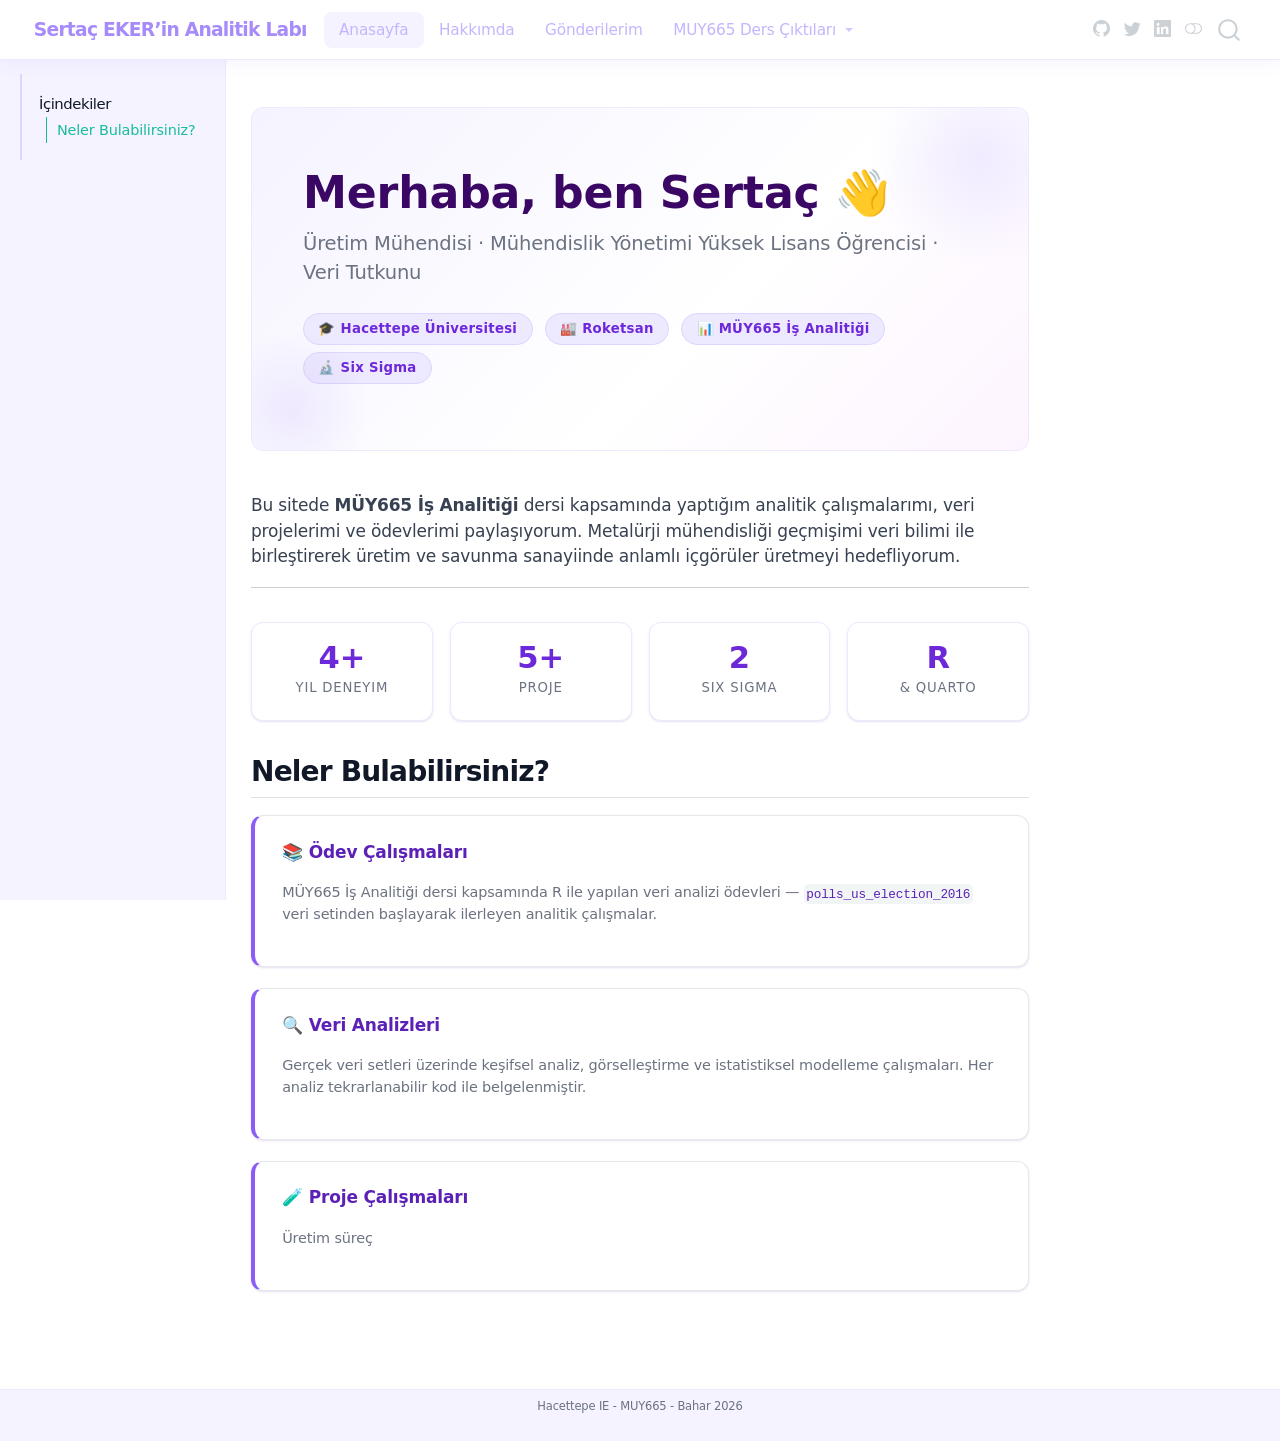
==== docs/index.html @ 3d368d27 "docs guncellendi" ====
<!DOCTYPE html>
<html xmlns="http://www.w3.org/1999/xhtml" lang="en" xml:lang="en"><head>

<meta charset="utf-8">
<meta name="generator" content="quarto-1.8.25">

<meta name="viewport" content="width=device-width, initial-scale=1.0, user-scalable=yes">


<title>quarto-inputf8dac7696c53cafd – Sertaç EKER'in Analitik Labı</title>
<style>
code{white-space: pre-wrap;}
span.smallcaps{font-variant: small-caps;}
div.columns{display: flex; gap: min(4vw, 1.5em);}
div.column{flex: auto; overflow-x: auto;}
div.hanging-indent{margin-left: 1.5em; text-indent: -1.5em;}
ul.task-list{list-style: none;}
ul.task-list li input[type="checkbox"] {
  width: 0.8em;
  margin: 0 0.8em 0.2em -1em; /* quarto-specific, see https://github.com/quarto-dev/quarto-cli/issues/4556 */ 
  vertical-align: middle;
}
</style>


<script src="site_libs/quarto-nav/quarto-nav.js"></script>
<script src="site_libs/quarto-nav/headroom.min.js"></script>
<script src="site_libs/clipboard/clipboard.min.js"></script>
<script src="site_libs/quarto-search/autocomplete.umd.js"></script>
<script src="site_libs/quarto-search/fuse.min.js"></script>
<script src="site_libs/quarto-search/quarto-search.js"></script>
<meta name="quarto:offset" content="./">
<script src="site_libs/quarto-html/quarto.js" type="module"></script>
<script src="site_libs/quarto-html/tabsets/tabsets.js" type="module"></script>
<script src="site_libs/quarto-html/axe/axe-check.js" type="module"></script>
<script src="site_libs/quarto-html/popper.min.js"></script>
<script src="site_libs/quarto-html/tippy.umd.min.js"></script>
<script src="site_libs/quarto-html/anchor.min.js"></script>
<link href="site_libs/quarto-html/tippy.css" rel="stylesheet">
<link href="site_libs/quarto-html/quarto-syntax-highlighting-bb1cd4028f63a369ab283e072cb7d572.css" rel="stylesheet" class="quarto-color-scheme" id="quarto-text-highlighting-styles">
<link href="site_libs/quarto-html/quarto-syntax-highlighting-dark-54c8f25464f32f8783bd446cee98020d.css" rel="stylesheet" class="quarto-color-scheme quarto-color-alternate" id="quarto-text-highlighting-styles">
<link href="site_libs/quarto-html/quarto-syntax-highlighting-bb1cd4028f63a369ab283e072cb7d572.css" rel="stylesheet" class="quarto-color-scheme-extra" id="quarto-text-highlighting-styles">
<script src="site_libs/bootstrap/bootstrap.min.js"></script>
<link href="site_libs/bootstrap/bootstrap-icons.css" rel="stylesheet">
<link href="site_libs/bootstrap/bootstrap-ce8c01c4a439c73d8f1d0ce49154164b.min.css" rel="stylesheet" append-hash="true" class="quarto-color-scheme" id="quarto-bootstrap" data-mode="light">
<link href="site_libs/bootstrap/bootstrap-dark-360bab8434b46be693e965bde7988891.min.css" rel="stylesheet" append-hash="true" class="quarto-color-scheme quarto-color-alternate" id="quarto-bootstrap" data-mode="dark">
<link href="site_libs/bootstrap/bootstrap-ce8c01c4a439c73d8f1d0ce49154164b.min.css" rel="stylesheet" append-hash="true" class="quarto-color-scheme-extra" id="quarto-bootstrap" data-mode="light">
<script id="quarto-search-options" type="application/json">{
  "location": "navbar",
  "copy-button": false,
  "collapse-after": 3,
  "panel-placement": "end",
  "type": "overlay",
  "limit": 50,
  "keyboard-shortcut": [
    "f",
    "/",
    "s"
  ],
  "show-item-context": false,
  "language": {
    "search-no-results-text": "No results",
    "search-matching-documents-text": "matching documents",
    "search-copy-link-title": "Copy link to search",
    "search-hide-matches-text": "Hide additional matches",
    "search-more-match-text": "more match in this document",
    "search-more-matches-text": "more matches in this document",
    "search-clear-button-title": "Clear",
    "search-text-placeholder": "",
    "search-detached-cancel-button-title": "Cancel",
    "search-submit-button-title": "Submit",
    "search-label": "Search"
  }
}</script>
<style>html{ scroll-behavior: smooth; }</style>


<link rel="stylesheet" href="styles.css">
</head>

<body class="docked nav-fixed quarto-light"><script id="quarto-html-before-body" type="application/javascript">
    const toggleBodyColorMode = (bsSheetEl) => {
      const mode = bsSheetEl.getAttribute("data-mode");
      const bodyEl = window.document.querySelector("body");
      if (mode === "dark") {
        bodyEl.classList.add("quarto-dark");
        bodyEl.classList.remove("quarto-light");
      } else {
        bodyEl.classList.add("quarto-light");
        bodyEl.classList.remove("quarto-dark");
      }
    }
    const toggleBodyColorPrimary = () => {
      const bsSheetEl = window.document.querySelector("link#quarto-bootstrap:not([rel=disabled-stylesheet])");
      if (bsSheetEl) {
        toggleBodyColorMode(bsSheetEl);
      }
    }
    const setColorSchemeToggle = (alternate) => {
      const toggles = window.document.querySelectorAll('.quarto-color-scheme-toggle');
      for (let i=0; i < toggles.length; i++) {
        const toggle = toggles[i];
        if (toggle) {
          if (alternate) {
            toggle.classList.add("alternate");
          } else {
            toggle.classList.remove("alternate");
          }
        }
      }
    };
    const toggleColorMode = (alternate) => {
      // Switch the stylesheets
      const primaryStylesheets = window.document.querySelectorAll('link.quarto-color-scheme:not(.quarto-color-alternate)');
      const alternateStylesheets = window.document.querySelectorAll('link.quarto-color-scheme.quarto-color-alternate');
      manageTransitions('#quarto-margin-sidebar .nav-link', false);
      if (alternate) {
        // note: dark is layered on light, we don't disable primary!
        enableStylesheet(alternateStylesheets);
        for (const sheetNode of alternateStylesheets) {
          if (sheetNode.id === "quarto-bootstrap") {
            toggleBodyColorMode(sheetNode);
          }
        }
      } else {
        disableStylesheet(alternateStylesheets);
        enableStylesheet(primaryStylesheets)
        toggleBodyColorPrimary();
      }
      manageTransitions('#quarto-margin-sidebar .nav-link', true);
      // Switch the toggles
      setColorSchemeToggle(alternate)
      // Hack to workaround the fact that safari doesn't
      // properly recolor the scrollbar when toggling (#1455)
      if (navigator.userAgent.indexOf('Safari') > 0 && navigator.userAgent.indexOf('Chrome') == -1) {
        manageTransitions("body", false);
        window.scrollTo(0, 1);
        setTimeout(() => {
          window.scrollTo(0, 0);
          manageTransitions("body", true);
        }, 40);
      }
    }
    const disableStylesheet = (stylesheets) => {
      for (let i=0; i < stylesheets.length; i++) {
        const stylesheet = stylesheets[i];
        stylesheet.rel = 'disabled-stylesheet';
      }
    }
    const enableStylesheet = (stylesheets) => {
      for (let i=0; i < stylesheets.length; i++) {
        const stylesheet = stylesheets[i];
        if(stylesheet.rel !== 'stylesheet') { // for Chrome, which will still FOUC without this check
          stylesheet.rel = 'stylesheet';
        }
      }
    }
    const manageTransitions = (selector, allowTransitions) => {
      const els = window.document.querySelectorAll(selector);
      for (let i=0; i < els.length; i++) {
        const el = els[i];
        if (allowTransitions) {
          el.classList.remove('notransition');
        } else {
          el.classList.add('notransition');
        }
      }
    }
    const isFileUrl = () => {
      return window.location.protocol === 'file:';
    }
    const hasAlternateSentinel = () => {
      let styleSentinel = getColorSchemeSentinel();
      if (styleSentinel !== null) {
        return styleSentinel === "alternate";
      } else {
        return false;
      }
    }
    const setStyleSentinel = (alternate) => {
      const value = alternate ? "alternate" : "default";
      if (!isFileUrl()) {
        window.localStorage.setItem("quarto-color-scheme", value);
      } else {
        localAlternateSentinel = value;
      }
    }
    const getColorSchemeSentinel = () => {
      if (!isFileUrl()) {
        const storageValue = window.localStorage.getItem("quarto-color-scheme");
        return storageValue != null ? storageValue : localAlternateSentinel;
      } else {
        return localAlternateSentinel;
      }
    }
    const toggleGiscusIfUsed = (isAlternate, darkModeDefault) => {
      const baseTheme = document.querySelector('#giscus-base-theme')?.value ?? 'light';
      const alternateTheme = document.querySelector('#giscus-alt-theme')?.value ?? 'dark';
      let newTheme = '';
      if(authorPrefersDark) {
        newTheme = isAlternate ? baseTheme : alternateTheme;
      } else {
        newTheme = isAlternate ? alternateTheme : baseTheme;
      }
      const changeGiscusTheme = () => {
        // From: https://github.com/giscus/giscus/issues/336
        const sendMessage = (message) => {
          const iframe = document.querySelector('iframe.giscus-frame');
          if (!iframe) return;
          iframe.contentWindow.postMessage({ giscus: message }, 'https://giscus.app');
        }
        sendMessage({
          setConfig: {
            theme: newTheme
          }
        });
      }
      const isGiscussLoaded = window.document.querySelector('iframe.giscus-frame') !== null;
      if (isGiscussLoaded) {
        changeGiscusTheme();
      }
    };
    const authorPrefersDark = false;
    const darkModeDefault = authorPrefersDark;
      document.querySelector('link#quarto-text-highlighting-styles.quarto-color-scheme-extra').rel = 'disabled-stylesheet';
      document.querySelector('link#quarto-bootstrap.quarto-color-scheme-extra').rel = 'disabled-stylesheet';
    let localAlternateSentinel = darkModeDefault ? 'alternate' : 'default';
    // Dark / light mode switch
    window.quartoToggleColorScheme = () => {
      // Read the current dark / light value
      let toAlternate = !hasAlternateSentinel();
      toggleColorMode(toAlternate);
      setStyleSentinel(toAlternate);
      toggleGiscusIfUsed(toAlternate, darkModeDefault);
      window.dispatchEvent(new Event('resize'));
    };
    // Switch to dark mode if need be
    if (hasAlternateSentinel()) {
      toggleColorMode(true);
    } else {
      toggleColorMode(false);
    }
  </script>

<div id="quarto-search-results"></div>
  <header id="quarto-header" class="headroom fixed-top">
    <nav class="navbar navbar-expand-lg " data-bs-theme="dark">
      <div class="navbar-container container-fluid">
      <div class="navbar-brand-container mx-auto">
    <a href="./index.html" class="navbar-brand navbar-brand-logo">
    </a>
    <a class="navbar-brand" href="./index.html">
    <span class="navbar-title">Sertaç EKER’in Analitik Labı</span>
    </a>
  </div>
            <div id="quarto-search" class="" title="Search"></div>
          <button class="navbar-toggler" type="button" data-bs-toggle="collapse" data-bs-target="#navbarCollapse" aria-controls="navbarCollapse" role="menu" aria-expanded="false" aria-label="Toggle navigation" onclick="if (window.quartoToggleHeadroom) { window.quartoToggleHeadroom(); }">
  <span class="navbar-toggler-icon"></span>
</button>
          <div class="collapse navbar-collapse" id="navbarCollapse">
            <ul class="navbar-nav navbar-nav-scroll me-auto">
  <li class="nav-item">
    <a class="nav-link active" href="./index.html" aria-current="page"> 
<span class="menu-text">Anasayfa</span></a>
  </li>  
  <li class="nav-item">
    <a class="nav-link" href="./about.html"> 
<span class="menu-text">Hakkımda</span></a>
  </li>  
  <li class="nav-item">
    <a class="nav-link" href="./posts.html"> 
<span class="menu-text">Gönderilerim</span></a>
  </li>  
  <li class="nav-item dropdown ">
    <a class="nav-link dropdown-toggle" href="#" id="nav-menu-muy665-ders-çıktıları" role="link" data-bs-toggle="dropdown" aria-expanded="false">
 <span class="menu-text">MUY665 Ders Çıktıları</span>
    </a>
    <ul class="dropdown-menu" aria-labelledby="nav-menu-muy665-ders-çıktıları">    
        <li>
    <a class="dropdown-item" href="./portfolyo.html">
 <span class="dropdown-text">Ödevler</span></a>
  </li>  
        <li>
    <a class="dropdown-item" href="./proje.html">
 <span class="dropdown-text">Proje</span></a>
  </li>  
    </ul>
  </li>
</ul>
          </div> <!-- /navcollapse -->
            <div class="quarto-navbar-tools tools-wide">
    <a href="https://github.com/sertaceker26" title="" class="quarto-navigation-tool px-1" aria-label=""><i class="bi bi-github"></i></a>
    <a href="https://twitter.com" title="" class="quarto-navigation-tool px-1" aria-label=""><i class="bi bi-twitter"></i></a>
    <a href="https://www.linkedin.com/in/sertaceker1998/" title="" class="quarto-navigation-tool px-1" aria-label=""><i class="bi bi-linkedin"></i></a>
  <a href="" class="quarto-color-scheme-toggle quarto-navigation-tool  px-1" onclick="window.quartoToggleColorScheme(); return false;" title="Toggle dark mode"><i class="bi"></i></a>
</div>
      </div> <!-- /container-fluid -->
    </nav>
</header>
<!-- content -->
<div id="quarto-content" class="quarto-container page-columns page-rows-contents page-layout-article page-navbar">
<!-- sidebar -->
  <nav id="quarto-sidebar" class="sidebar collapse collapse-horizontal quarto-sidebar-collapse-item sidebar-navigation docked overflow-auto">
    <nav id="TOC" role="doc-toc" class="toc-active">
    <h2 id="toc-title">İçindekiler</h2>
   
  <ul>
  <li><a href="#neler-bulabilirsiniz" id="toc-neler-bulabilirsiniz" class="nav-link active" data-scroll-target="#neler-bulabilirsiniz">Neler Bulabilirsiniz?</a></li>
  </ul>
</nav>
</nav>
<div id="quarto-sidebar-glass" class="quarto-sidebar-collapse-item" data-bs-toggle="collapse" data-bs-target=".quarto-sidebar-collapse-item"></div>
<!-- margin-sidebar -->
    <div id="quarto-margin-sidebar" class="sidebar margin-sidebar zindex-bottom">
    </div>
<!-- main -->
<main class="content" id="quarto-document-content"><header id="title-block-header" class="quarto-title-block"></header>





<div class="hero-section">
  <p class="hero-title">Merhaba, ben Sertaç 👋</p>
  <p class="hero-subtitle">Üretim Mühendisi · Mühendislik Yönetimi Yüksek Lisans Öğrencisi · Veri Tutkunu</p>
  <span class="hero-badge">🎓 Hacettepe Üniversitesi</span>
  <span class="hero-badge">🏭 Roketsan</span>
  <span class="hero-badge">📊 MÜY665 İş Analitiği</span>
  <span class="hero-badge">🔬 Six Sigma</span>
</div>
<p>Bu sitede <strong>MÜY665 İş Analitiği</strong> dersi kapsamında yaptığım analitik çalışmalarımı, veri projelerimi ve ödevlerimi paylaşıyorum. Metalürji mühendisliği geçmişimi veri bilimi ile birleştirerek üretim ve savunma sanayiinde anlamlı içgörüler üretmeyi hedefliyorum.</p>
<hr>
<div class="stat-grid">
  <div class="stat-card">
    <span class="stat-number">4+</span>
    <span class="stat-label">Yıl Deneyim</span>
  </div>
  <div class="stat-card">
    <span class="stat-number">5+</span>
    <span class="stat-label">Proje</span>
  </div>
  <div class="stat-card">
    <span class="stat-number">2</span>
    <span class="stat-label">Six Sigma</span>
  </div>
  <div class="stat-card">
    <span class="stat-number">R</span>
    <span class="stat-label">&amp; Quarto</span>
  </div>
</div>
<section id="neler-bulabilirsiniz" class="level2">
<h2 class="anchored" data-anchor-id="neler-bulabilirsiniz">Neler Bulabilirsiniz?</h2>
<div class="info-card">
<div class="info-card-title">
<p>📚 Ödev Çalışmaları</p>
</div>
<div class="info-card-sub">
<p>MÜY665 İş Analitiği dersi kapsamında R ile yapılan veri analizi ödevleri — <code>polls_us_election_2016</code> veri setinden başlayarak ilerleyen analitik çalışmalar.</p>
</div>
</div>
<div class="info-card">
<div class="info-card-title">
<p>🔍 Veri Analizleri</p>
</div>
<div class="info-card-sub">
<p>Gerçek veri setleri üzerinde keşifsel analiz, görselleştirme ve istatistiksel modelleme çalışmaları. Her analiz tekrarlanabilir kod ile belgelenmiştir.</p>
</div>
</div>
<div class="info-card">
<div class="info-card-title">
<p>🧪 Proje Çalışmaları</p>
</div>
<div class="info-card-sub">
<p>Üretim süreç</p>
</div>
</div>


</section>

<a onclick="window.scrollTo(0, 0); return false;" role="button" id="quarto-back-to-top"><i class="bi bi-arrow-up"></i> Back to top</a></main> <!-- /main -->
<script id="quarto-html-after-body" type="application/javascript">
  window.document.addEventListener("DOMContentLoaded", function (event) {
    // Ensure there is a toggle, if there isn't float one in the top right
    if (window.document.querySelector('.quarto-color-scheme-toggle') === null) {
      const a = window.document.createElement('a');
      a.classList.add('top-right');
      a.classList.add('quarto-color-scheme-toggle');
      a.href = "";
      a.onclick = function() { try { window.quartoToggleColorScheme(); } catch {} return false; };
      const i = window.document.createElement("i");
      i.classList.add('bi');
      a.appendChild(i);
      window.document.body.appendChild(a);
    }
    setColorSchemeToggle(hasAlternateSentinel())
    const icon = "";
    const anchorJS = new window.AnchorJS();
    anchorJS.options = {
      placement: 'right',
      icon: icon
    };
    anchorJS.add('.anchored');
    const isCodeAnnotation = (el) => {
      for (const clz of el.classList) {
        if (clz.startsWith('code-annotation-')) {                     
          return true;
        }
      }
      return false;
    }
    const onCopySuccess = function(e) {
      // button target
      const button = e.trigger;
      // don't keep focus
      button.blur();
      // flash "checked"
      button.classList.add('code-copy-button-checked');
      var currentTitle = button.getAttribute("title");
      button.setAttribute("title", "Copied!");
      let tooltip;
      if (window.bootstrap) {
        button.setAttribute("data-bs-toggle", "tooltip");
        button.setAttribute("data-bs-placement", "left");
        button.setAttribute("data-bs-title", "Copied!");
        tooltip = new bootstrap.Tooltip(button, 
          { trigger: "manual", 
            customClass: "code-copy-button-tooltip",
            offset: [0, -8]});
        tooltip.show();    
      }
      setTimeout(function() {
        if (tooltip) {
          tooltip.hide();
          button.removeAttribute("data-bs-title");
          button.removeAttribute("data-bs-toggle");
          button.removeAttribute("data-bs-placement");
        }
        button.setAttribute("title", currentTitle);
        button.classList.remove('code-copy-button-checked');
      }, 1000);
      // clear code selection
      e.clearSelection();
    }
    const getTextToCopy = function(trigger) {
      const outerScaffold = trigger.parentElement.cloneNode(true);
      const codeEl = outerScaffold.querySelector('code');
      for (const childEl of codeEl.children) {
        if (isCodeAnnotation(childEl)) {
          childEl.remove();
        }
      }
      return codeEl.innerText;
    }
    const clipboard = new window.ClipboardJS('.code-copy-button:not([data-in-quarto-modal])', {
      text: getTextToCopy
    });
    clipboard.on('success', onCopySuccess);
    if (window.document.getElementById('quarto-embedded-source-code-modal')) {
      const clipboardModal = new window.ClipboardJS('.code-copy-button[data-in-quarto-modal]', {
        text: getTextToCopy,
        container: window.document.getElementById('quarto-embedded-source-code-modal')
      });
      clipboardModal.on('success', onCopySuccess);
    }
      var localhostRegex = new RegExp(/^(?:http|https):\/\/localhost\:?[0-9]*\//);
      var mailtoRegex = new RegExp(/^mailto:/);
        var filterRegex = new RegExp('/' + window.location.host + '/');
      var isInternal = (href) => {
          return filterRegex.test(href) || localhostRegex.test(href) || mailtoRegex.test(href);
      }
      // Inspect non-navigation links and adorn them if external
     var links = window.document.querySelectorAll('a[href]:not(.nav-link):not(.navbar-brand):not(.toc-action):not(.sidebar-link):not(.sidebar-item-toggle):not(.pagination-link):not(.no-external):not([aria-hidden]):not(.dropdown-item):not(.quarto-navigation-tool):not(.about-link)');
      for (var i=0; i<links.length; i++) {
        const link = links[i];
        if (!isInternal(link.href)) {
          // undo the damage that might have been done by quarto-nav.js in the case of
          // links that we want to consider external
          if (link.dataset.originalHref !== undefined) {
            link.href = link.dataset.originalHref;
          }
        }
      }
    function tippyHover(el, contentFn, onTriggerFn, onUntriggerFn) {
      const config = {
        allowHTML: true,
        maxWidth: 500,
        delay: 100,
        arrow: false,
        appendTo: function(el) {
            return el.parentElement;
        },
        interactive: true,
        interactiveBorder: 10,
        theme: 'quarto',
        placement: 'bottom-start',
      };
      if (contentFn) {
        config.content = contentFn;
      }
      if (onTriggerFn) {
        config.onTrigger = onTriggerFn;
      }
      if (onUntriggerFn) {
        config.onUntrigger = onUntriggerFn;
      }
      window.tippy(el, config); 
    }
    const noterefs = window.document.querySelectorAll('a[role="doc-noteref"]');
    for (var i=0; i<noterefs.length; i++) {
      const ref = noterefs[i];
      tippyHover(ref, function() {
        // use id or data attribute instead here
        let href = ref.getAttribute('data-footnote-href') || ref.getAttribute('href');
        try { href = new URL(href).hash; } catch {}
        const id = href.replace(/^#\/?/, "");
        const note = window.document.getElementById(id);
        if (note) {
          return note.innerHTML;
        } else {
          return "";
        }
      });
    }
    const xrefs = window.document.querySelectorAll('a.quarto-xref');
    const processXRef = (id, note) => {
      // Strip column container classes
      const stripColumnClz = (el) => {
        el.classList.remove("page-full", "page-columns");
        if (el.children) {
          for (const child of el.children) {
            stripColumnClz(child);
          }
        }
      }
      stripColumnClz(note)
      if (id === null || id.startsWith('sec-')) {
        // Special case sections, only their first couple elements
        const container = document.createElement("div");
        if (note.children && note.children.length > 2) {
          container.appendChild(note.children[0].cloneNode(true));
          for (let i = 1; i < note.children.length; i++) {
            const child = note.children[i];
            if (child.tagName === "P" && child.innerText === "") {
              continue;
            } else {
              container.appendChild(child.cloneNode(true));
              break;
            }
          }
          if (window.Quarto?.typesetMath) {
            window.Quarto.typesetMath(container);
          }
          return container.innerHTML
        } else {
          if (window.Quarto?.typesetMath) {
            window.Quarto.typesetMath(note);
          }
          return note.innerHTML;
        }
      } else {
        // Remove any anchor links if they are present
        const anchorLink = note.querySelector('a.anchorjs-link');
        if (anchorLink) {
          anchorLink.remove();
        }
        if (window.Quarto?.typesetMath) {
          window.Quarto.typesetMath(note);
        }
        if (note.classList.contains("callout")) {
          return note.outerHTML;
        } else {
          return note.innerHTML;
        }
      }
    }
    for (var i=0; i<xrefs.length; i++) {
      const xref = xrefs[i];
      tippyHover(xref, undefined, function(instance) {
        instance.disable();
        let url = xref.getAttribute('href');
        let hash = undefined; 
        if (url.startsWith('#')) {
          hash = url;
        } else {
          try { hash = new URL(url).hash; } catch {}
        }
        if (hash) {
          const id = hash.replace(/^#\/?/, "");
          const note = window.document.getElementById(id);
          if (note !== null) {
            try {
              const html = processXRef(id, note.cloneNode(true));
              instance.setContent(html);
            } finally {
              instance.enable();
              instance.show();
            }
          } else {
            // See if we can fetch this
            fetch(url.split('#')[0])
            .then(res => res.text())
            .then(html => {
              const parser = new DOMParser();
              const htmlDoc = parser.parseFromString(html, "text/html");
              const note = htmlDoc.getElementById(id);
              if (note !== null) {
                const html = processXRef(id, note);
                instance.setContent(html);
              } 
            }).finally(() => {
              instance.enable();
              instance.show();
            });
          }
        } else {
          // See if we can fetch a full url (with no hash to target)
          // This is a special case and we should probably do some content thinning / targeting
          fetch(url)
          .then(res => res.text())
          .then(html => {
            const parser = new DOMParser();
            const htmlDoc = parser.parseFromString(html, "text/html");
            const note = htmlDoc.querySelector('main.content');
            if (note !== null) {
              // This should only happen for chapter cross references
              // (since there is no id in the URL)
              // remove the first header
              if (note.children.length > 0 && note.children[0].tagName === "HEADER") {
                note.children[0].remove();
              }
              const html = processXRef(null, note);
              instance.setContent(html);
            } 
          }).finally(() => {
            instance.enable();
            instance.show();
          });
        }
      }, function(instance) {
      });
    }
        let selectedAnnoteEl;
        const selectorForAnnotation = ( cell, annotation) => {
          let cellAttr = 'data-code-cell="' + cell + '"';
          let lineAttr = 'data-code-annotation="' +  annotation + '"';
          const selector = 'span[' + cellAttr + '][' + lineAttr + ']';
          return selector;
        }
        const selectCodeLines = (annoteEl) => {
          const doc = window.document;
          const targetCell = annoteEl.getAttribute("data-target-cell");
          const targetAnnotation = annoteEl.getAttribute("data-target-annotation");
          const annoteSpan = window.document.querySelector(selectorForAnnotation(targetCell, targetAnnotation));
          const lines = annoteSpan.getAttribute("data-code-lines").split(",");
          const lineIds = lines.map((line) => {
            return targetCell + "-" + line;
          })
          let top = null;
          let height = null;
          let parent = null;
          if (lineIds.length > 0) {
              //compute the position of the single el (top and bottom and make a div)
              const el = window.document.getElementById(lineIds[0]);
              top = el.offsetTop;
              height = el.offsetHeight;
              parent = el.parentElement.parentElement;
            if (lineIds.length > 1) {
              const lastEl = window.document.getElementById(lineIds[lineIds.length - 1]);
              const bottom = lastEl.offsetTop + lastEl.offsetHeight;
              height = bottom - top;
            }
            if (top !== null && height !== null && parent !== null) {
              // cook up a div (if necessary) and position it 
              let div = window.document.getElementById("code-annotation-line-highlight");
              if (div === null) {
                div = window.document.createElement("div");
                div.setAttribute("id", "code-annotation-line-highlight");
                div.style.position = 'absolute';
                parent.appendChild(div);
              }
              div.style.top = top - 2 + "px";
              div.style.height = height + 4 + "px";
              div.style.left = 0;
              let gutterDiv = window.document.getElementById("code-annotation-line-highlight-gutter");
              if (gutterDiv === null) {
                gutterDiv = window.document.createElement("div");
                gutterDiv.setAttribute("id", "code-annotation-line-highlight-gutter");
                gutterDiv.style.position = 'absolute';
                const codeCell = window.document.getElementById(targetCell);
                const gutter = codeCell.querySelector('.code-annotation-gutter');
                gutter.appendChild(gutterDiv);
              }
              gutterDiv.style.top = top - 2 + "px";
              gutterDiv.style.height = height + 4 + "px";
            }
            selectedAnnoteEl = annoteEl;
          }
        };
        const unselectCodeLines = () => {
          const elementsIds = ["code-annotation-line-highlight", "code-annotation-line-highlight-gutter"];
          elementsIds.forEach((elId) => {
            const div = window.document.getElementById(elId);
            if (div) {
              div.remove();
            }
          });
          selectedAnnoteEl = undefined;
        };
          // Handle positioning of the toggle
      window.addEventListener(
        "resize",
        throttle(() => {
          elRect = undefined;
          if (selectedAnnoteEl) {
            selectCodeLines(selectedAnnoteEl);
          }
        }, 10)
      );
      function throttle(fn, ms) {
      let throttle = false;
      let timer;
        return (...args) => {
          if(!throttle) { // first call gets through
              fn.apply(this, args);
              throttle = true;
          } else { // all the others get throttled
              if(timer) clearTimeout(timer); // cancel #2
              timer = setTimeout(() => {
                fn.apply(this, args);
                timer = throttle = false;
              }, ms);
          }
        };
      }
        // Attach click handler to the DT
        const annoteDls = window.document.querySelectorAll('dt[data-target-cell]');
        for (const annoteDlNode of annoteDls) {
          annoteDlNode.addEventListener('click', (event) => {
            const clickedEl = event.target;
            if (clickedEl !== selectedAnnoteEl) {
              unselectCodeLines();
              const activeEl = window.document.querySelector('dt[data-target-cell].code-annotation-active');
              if (activeEl) {
                activeEl.classList.remove('code-annotation-active');
              }
              selectCodeLines(clickedEl);
              clickedEl.classList.add('code-annotation-active');
            } else {
              // Unselect the line
              unselectCodeLines();
              clickedEl.classList.remove('code-annotation-active');
            }
          });
        }
    const findCites = (el) => {
      const parentEl = el.parentElement;
      if (parentEl) {
        const cites = parentEl.dataset.cites;
        if (cites) {
          return {
            el,
            cites: cites.split(' ')
          };
        } else {
          return findCites(el.parentElement)
        }
      } else {
        return undefined;
      }
    };
    var bibliorefs = window.document.querySelectorAll('a[role="doc-biblioref"]');
    for (var i=0; i<bibliorefs.length; i++) {
      const ref = bibliorefs[i];
      const citeInfo = findCites(ref);
      if (citeInfo) {
        tippyHover(citeInfo.el, function() {
          var popup = window.document.createElement('div');
          citeInfo.cites.forEach(function(cite) {
            var citeDiv = window.document.createElement('div');
            citeDiv.classList.add('hanging-indent');
            citeDiv.classList.add('csl-entry');
            var biblioDiv = window.document.getElementById('ref-' + cite);
            if (biblioDiv) {
              citeDiv.innerHTML = biblioDiv.innerHTML;
            }
            popup.appendChild(citeDiv);
          });
          return popup.innerHTML;
        });
      }
    }
  });
  </script>
</div> <!-- /content -->
<footer class="footer">
  <div class="nav-footer">
    <div class="nav-footer-left">
      &nbsp;
    </div>   
    <div class="nav-footer-center">
<p>Hacettepe IE - MUY665 - Bahar 2026</p>
</div>
    <div class="nav-footer-right">
      &nbsp;
    </div>
  </div>
</footer>




<script src="site_libs/quarto-html/zenscroll-min.js"></script>
</body></html>
---- docs/site_libs/quarto-html/quarto-syntax-highlighting-bb1cd4028f63a369ab283e072cb7d572.css ----
/* quarto syntax highlight colors */
:root {
  --quarto-hl-ot-color: #d91e18;
  --quarto-hl-at-color: #a55a00;
  --quarto-hl-ss-color: #008000;
  --quarto-hl-an-color: #696969;
  --quarto-hl-fu-color: #06287e;
  --quarto-hl-st-color: #008000;
  --quarto-hl-cf-color: #d91e18;
  --quarto-hl-op-color: #00769e;
  --quarto-hl-er-color: #7928a1;
  --quarto-hl-bn-color: #7928a1;
  --quarto-hl-al-color: #7928a1;
  --quarto-hl-va-color: #a55a00;
  --quarto-hl-bu-color: inherit;
  --quarto-hl-ex-color: inherit;
  --quarto-hl-pp-color: #7928a1;
  --quarto-hl-in-color: #696969;
  --quarto-hl-vs-color: #008000;
  --quarto-hl-wa-color: #696969;
  --quarto-hl-do-color: #696969;
  --quarto-hl-im-color: inherit;
  --quarto-hl-ch-color: #008000;
  --quarto-hl-dt-color: #7928a1;
  --quarto-hl-fl-color: #a55a00;
  --quarto-hl-co-color: #696969;
  --quarto-hl-cv-color: #696969;
  --quarto-hl-cn-color: #d91e18;
  --quarto-hl-sc-color: #00769e;
  --quarto-hl-dv-color: #7928a1;
  --quarto-hl-kw-color: #d91e18;
}

/* other quarto variables */
:root {
  --quarto-font-monospace: SFMono-Regular, Menlo, Monaco, Consolas, "Liberation Mono", "Courier New", monospace;
}

/* syntax highlight based on Pandoc's rules */
pre > code.sourceCode > span {
  color: #545454;
}

code.sourceCode > span {
  color: #545454;
}

div.sourceCode,
div.sourceCode pre.sourceCode {
  color: #545454;
}

/* Normal */
code span {
  color: #545454;
}

/* Alert */
code span.al {
  color: #7928a1;
  font-style: inherit;
}

/* Annotation */
code span.an {
  color: #696969;
  font-style: inherit;
}

/* Attribute */
code span.at {
  color: #a55a00;
  font-style: inherit;
}

/* BaseN */
code span.bn {
  color: #7928a1;
  font-style: inherit;
}

/* BuiltIn */
code span.bu {
  font-style: inherit;
}

/* ControlFlow */
code span.cf {
  color: #d91e18;
  font-style: inherit;
}

/* Char */
code span.ch {
  color: #008000;
  font-style: inherit;
}

/* Constant */
code span.cn {
  color: #d91e18;
  font-style: inherit;
}

/* Comment */
code span.co {
  color: #696969;
  font-style: inherit;
}

/* CommentVar */
code span.cv {
  color: #696969;
  font-style: italic;
}

/* Documentation */
code span.do {
  color: #696969;
  font-style: italic;
}

/* DataType */
code span.dt {
  color: #7928a1;
  font-style: inherit;
}

/* DecVal */
code span.dv {
  color: #7928a1;
  font-style: inherit;
}

/* Error */
code span.er {
  color: #7928a1;
  font-style: inherit;
}

/* Extension */
code span.ex {
  font-style: inherit;
}

/* Float */
code span.fl {
  color: #a55a00;
  font-style: inherit;
}

/* Function */
code span.fu {
  color: #06287e;
  font-style: inherit;
}

/* Import */
code span.im {
  font-style: inherit;
}

/* Information */
code span.in {
  color: #696969;
  font-style: inherit;
}

/* Keyword */
code span.kw {
  color: #d91e18;
  font-style: inherit;
}

/* Operator */
code span.op {
  color: #00769e;
  font-style: inherit;
}

/* Other */
code span.ot {
  color: #d91e18;
  font-style: inherit;
}

/* Preprocessor */
code span.pp {
  color: #7928a1;
  font-style: inherit;
}

/* SpecialChar */
code span.sc {
  color: #00769e;
  font-style: inherit;
}

/* SpecialString */
code span.ss {
  color: #008000;
  font-style: inherit;
}

/* String */
code span.st {
  color: #008000;
  font-style: inherit;
}

/* Variable */
code span.va {
  color: #a55a00;
  font-style: inherit;
}

/* VerbatimString */
code span.vs {
  color: #008000;
  font-style: inherit;
}

/* Warning */
code span.wa {
  color: #696969;
  font-style: italic;
}

.prevent-inlining {
  content: "</";
}

/*# sourceMappingURL=2b596a1276db480805481030d4c127eb.css.map */
---- docs/site_libs/quarto-html/quarto-syntax-highlighting-dark-54c8f25464f32f8783bd446cee98020d.css ----
/* quarto syntax highlight colors */
:root {
  --quarto-hl-ot-color: #ffa07a;
  --quarto-hl-at-color: #ffd700;
  --quarto-hl-ss-color: #abe338;
  --quarto-hl-an-color: #d4d0ab;
  --quarto-hl-fu-color: #ffd700;
  --quarto-hl-st-color: #abe338;
  --quarto-hl-cf-color: #ffa07a;
  --quarto-hl-op-color: #00e0e0;
  --quarto-hl-er-color: #dcc6e0;
  --quarto-hl-bn-color: #dcc6e0;
  --quarto-hl-al-color: #dcc6e0;
  --quarto-hl-va-color: #f5ab35;
  --quarto-hl-bu-color: #f5ab35;
  --quarto-hl-ex-color: #ffd700;
  --quarto-hl-pp-color: #dcc6e0;
  --quarto-hl-in-color: #d4d0ab;
  --quarto-hl-vs-color: #abe338;
  --quarto-hl-wa-color: #d4d0ab;
  --quarto-hl-do-color: #d4d0ab;
  --quarto-hl-ch-color: #abe338;
  --quarto-hl-dt-color: #dcc6e0;
  --quarto-hl-fl-color: #f5ab35;
  --quarto-hl-co-color: #d4d0ab;
  --quarto-hl-cv-color: #d4d0ab;
  --quarto-hl-cn-color: #ffa07a;
  --quarto-hl-sc-color: #00e0e0;
  --quarto-hl-dv-color: #dcc6e0;
  --quarto-hl-kw-color: #ffa07a;
}

/* other quarto variables */
:root {
  --quarto-font-monospace: SFMono-Regular, Menlo, Monaco, Consolas, "Liberation Mono", "Courier New", monospace;
}

/* syntax highlight based on Pandoc's rules */
pre > code.sourceCode > span {
  color: #f8f8f2;
}

code.sourceCode > span {
  color: #f8f8f2;
}

div.sourceCode,
div.sourceCode pre.sourceCode {
  color: #f8f8f2;
}

/* Normal */
code span {
  color: #f8f8f2;
}

/* Alert */
code span.al {
  color: #dcc6e0;
  font-style: inherit;
}

/* Annotation */
code span.an {
  color: #d4d0ab;
  font-style: inherit;
}

/* Attribute */
code span.at {
  color: #ffd700;
  font-style: inherit;
}

/* BaseN */
code span.bn {
  color: #dcc6e0;
  font-style: inherit;
}

/* BuiltIn */
code span.bu {
  color: #f5ab35;
  font-style: inherit;
}

/* ControlFlow */
code span.cf {
  color: #ffa07a;
  font-style: inherit;
}

/* Char */
code span.ch {
  color: #abe338;
  font-style: inherit;
}

/* Constant */
code span.cn {
  color: #ffa07a;
  font-style: inherit;
}

/* Comment */
code span.co {
  color: #d4d0ab;
  font-style: inherit;
}

/* CommentVar */
code span.cv {
  color: #d4d0ab;
  font-style: italic;
}

/* Documentation */
code span.do {
  color: #d4d0ab;
  font-style: italic;
}

/* DataType */
code span.dt {
  color: #dcc6e0;
  font-style: inherit;
}

/* DecVal */
code span.dv {
  color: #dcc6e0;
  font-style: inherit;
}

/* Error */
code span.er {
  color: #dcc6e0;
  font-style: inherit;
}

/* Extension */
code span.ex {
  color: #ffd700;
  font-style: inherit;
}

/* Float */
code span.fl {
  color: #f5ab35;
  font-style: inherit;
}

/* Function */
code span.fu {
  color: #ffd700;
  font-style: inherit;
}

/* Import */
code span.im {
  font-style: inherit;
}

/* Information */
code span.in {
  color: #d4d0ab;
  font-style: inherit;
}

/* Keyword */
code span.kw {
  color: #ffa07a;
  font-style: inherit;
}

/* Operator */
code span.op {
  color: #00e0e0;
  font-style: inherit;
}

/* Other */
code span.ot {
  color: #ffa07a;
  font-style: inherit;
}

/* Preprocessor */
code span.pp {
  color: #dcc6e0;
  font-style: inherit;
}

/* SpecialChar */
code span.sc {
  color: #00e0e0;
  font-style: inherit;
}

/* SpecialString */
code span.ss {
  color: #abe338;
  font-style: inherit;
}

/* String */
code span.st {
  color: #abe338;
  font-style: inherit;
}

/* Variable */
code span.va {
  color: #f5ab35;
  font-style: inherit;
}

/* VerbatimString */
code span.vs {
  color: #abe338;
  font-style: inherit;
}

/* Warning */
code span.wa {
  color: #d4d0ab;
  font-style: italic;
}

.prevent-inlining {
  content: "</";
}

/*# sourceMappingURL=d9658a0602ce2764535c0661eb21ae66.css.map */
---- docs/site_libs/quarto-html/quarto-syntax-highlighting-bb1cd4028f63a369ab283e072cb7d572.css ----
/* quarto syntax highlight colors */
:root {
  --quarto-hl-ot-color: #d91e18;
  --quarto-hl-at-color: #a55a00;
  --quarto-hl-ss-color: #008000;
  --quarto-hl-an-color: #696969;
  --quarto-hl-fu-color: #06287e;
  --quarto-hl-st-color: #008000;
  --quarto-hl-cf-color: #d91e18;
  --quarto-hl-op-color: #00769e;
  --quarto-hl-er-color: #7928a1;
  --quarto-hl-bn-color: #7928a1;
  --quarto-hl-al-color: #7928a1;
  --quarto-hl-va-color: #a55a00;
  --quarto-hl-bu-color: inherit;
  --quarto-hl-ex-color: inherit;
  --quarto-hl-pp-color: #7928a1;
  --quarto-hl-in-color: #696969;
  --quarto-hl-vs-color: #008000;
  --quarto-hl-wa-color: #696969;
  --quarto-hl-do-color: #696969;
  --quarto-hl-im-color: inherit;
  --quarto-hl-ch-color: #008000;
  --quarto-hl-dt-color: #7928a1;
  --quarto-hl-fl-color: #a55a00;
  --quarto-hl-co-color: #696969;
  --quarto-hl-cv-color: #696969;
  --quarto-hl-cn-color: #d91e18;
  --quarto-hl-sc-color: #00769e;
  --quarto-hl-dv-color: #7928a1;
  --quarto-hl-kw-color: #d91e18;
}

/* other quarto variables */
:root {
  --quarto-font-monospace: SFMono-Regular, Menlo, Monaco, Consolas, "Liberation Mono", "Courier New", monospace;
}

/* syntax highlight based on Pandoc's rules */
pre > code.sourceCode > span {
  color: #545454;
}

code.sourceCode > span {
  color: #545454;
}

div.sourceCode,
div.sourceCode pre.sourceCode {
  color: #545454;
}

/* Normal */
code span {
  color: #545454;
}

/* Alert */
code span.al {
  color: #7928a1;
  font-style: inherit;
}

/* Annotation */
code span.an {
  color: #696969;
  font-style: inherit;
}

/* Attribute */
code span.at {
  color: #a55a00;
  font-style: inherit;
}

/* BaseN */
code span.bn {
  color: #7928a1;
  font-style: inherit;
}

/* BuiltIn */
code span.bu {
  font-style: inherit;
}

/* ControlFlow */
code span.cf {
  color: #d91e18;
  font-style: inherit;
}

/* Char */
code span.ch {
  color: #008000;
  font-style: inherit;
}

/* Constant */
code span.cn {
  color: #d91e18;
  font-style: inherit;
}

/* Comment */
code span.co {
  color: #696969;
  font-style: inherit;
}

/* CommentVar */
code span.cv {
  color: #696969;
  font-style: italic;
}

/* Documentation */
code span.do {
  color: #696969;
  font-style: italic;
}

/* DataType */
code span.dt {
  color: #7928a1;
  font-style: inherit;
}

/* DecVal */
code span.dv {
  color: #7928a1;
  font-style: inherit;
}

/* Error */
code span.er {
  color: #7928a1;
  font-style: inherit;
}

/* Extension */
code span.ex {
  font-style: inherit;
}

/* Float */
code span.fl {
  color: #a55a00;
  font-style: inherit;
}

/* Function */
code span.fu {
  color: #06287e;
  font-style: inherit;
}

/* Import */
code span.im {
  font-style: inherit;
}

/* Information */
code span.in {
  color: #696969;
  font-style: inherit;
}

/* Keyword */
code span.kw {
  color: #d91e18;
  font-style: inherit;
}

/* Operator */
code span.op {
  color: #00769e;
  font-style: inherit;
}

/* Other */
code span.ot {
  color: #d91e18;
  font-style: inherit;
}

/* Preprocessor */
code span.pp {
  color: #7928a1;
  font-style: inherit;
}

/* SpecialChar */
code span.sc {
  color: #00769e;
  font-style: inherit;
}

/* SpecialString */
code span.ss {
  color: #008000;
  font-style: inherit;
}

/* String */
code span.st {
  color: #008000;
  font-style: inherit;
}

/* Variable */
code span.va {
  color: #a55a00;
  font-style: inherit;
}

/* VerbatimString */
code span.vs {
  color: #008000;
  font-style: inherit;
}

/* Warning */
code span.wa {
  color: #696969;
  font-style: italic;
}

.prevent-inlining {
  content: "</";
}

/*# sourceMappingURL=2b596a1276db480805481030d4c127eb.css.map */
---- docs/styles.css ----
/* ============================================================
   SERTAÇ EKER — Analytics Portfolio
   Theme: Clean & Professional · Deep Purple
   ============================================================ */

/* ---- VARIABLES ---- */
:root {
  --purple-900: #3b0764;
  --purple-800: #5b21b6;
  --purple-700: #6d28d9;
  --purple-600: #7c3aed;
  --purple-500: #8b5cf6;
  --purple-400: #a78bfa;
  --purple-300: #c4b5fd;
  --purple-100: #ede9fe;
  --purple-50:  #f5f3ff;

  --gray-900: #111827;
  --gray-700: #374151;
  --gray-500: #6b7280;
  --gray-200: #e5e7eb;
  --gray-100: #f3f4f6;
  --white:    #ffffff;

  --radius: 12px;
  --shadow-sm: 0 1px 3px rgba(124,58,237,.10), 0 1px 2px rgba(0,0,0,.06);
  --shadow-md: 0 4px 16px rgba(124,58,237,.15), 0 2px 6px rgba(0,0,0,.08);
  --shadow-lg: 0 10px 40px rgba(124,58,237,.20);
  --transition: all 0.25s cubic-bezier(.4,0,.2,1);
}

/* ---- GLOBAL ---- */
body {
  font-family: 'Inter', 'Segoe UI', system-ui, -apple-system, sans-serif;
  color: var(--gray-700);
  background: var(--white);
  letter-spacing: -0.01em;
}

h1, h2, h3, h4, h5, h6 {
  font-weight: 700;
  color: var(--gray-900);
  letter-spacing: -0.03em;
}

a {
  color: var(--purple-600);
  text-decoration: none;
  transition: var(--transition);
}
a:hover {
  color: var(--purple-800);
  text-decoration: underline;
}

/* ---- NAVBAR ---- */
.navbar {
  background: rgba(255, 255, 255, 0.95) !important;
  backdrop-filter: blur(12px);
  -webkit-backdrop-filter: blur(12px);
  border-bottom: 1px solid var(--purple-100);
  box-shadow: 0 1px 20px rgba(124,58,237,.08);
  padding: 0.6rem 1.5rem;
}

.navbar-brand {
  font-weight: 800 !important;
  font-size: 1.1rem !important;
  color: var(--purple-700) !important;
  letter-spacing: -0.04em;
}

.navbar-nav .nav-link {
  font-weight: 500;
  font-size: 0.9rem;
  color: var(--gray-700) !important;
  padding: 0.4rem 0.9rem !important;
  border-radius: 8px;
  transition: var(--transition);
}

.navbar-nav .nav-link:hover,
.navbar-nav .nav-link.active {
  color: var(--purple-700) !important;
  background: var(--purple-50);
}

/* ---- SIDEBAR ---- */
#quarto-sidebar {
  border-right: 1px solid var(--purple-100) !important;
  background: var(--purple-50) !important;
}

.sidebar-title {
  font-weight: 700;
  color: var(--purple-800) !important;
  font-size: 0.85rem;
  text-transform: uppercase;
  letter-spacing: 0.08em;
  padding: 1rem 1rem 0.4rem;
}

.sidebar-item .sidebar-item-text {
  font-size: 0.88rem;
  color: var(--gray-700);
}

/* ---- HERO SECTION ---- */
.hero-section {
  background: linear-gradient(135deg, var(--purple-50) 0%, var(--white) 60%, #fdf4ff 100%);
  border-radius: var(--radius);
  padding: 3.5rem 3rem;
  margin-bottom: 2.5rem;
  border: 1px solid var(--purple-100);
  position: relative;
  overflow: hidden;
}

.hero-section::before {
  content: '';
  position: absolute;
  top: -60px; right: -60px;
  width: 220px; height: 220px;
  background: radial-gradient(circle, var(--purple-300) 0%, transparent 70%);
  opacity: 0.25;
  border-radius: 50%;
}

.hero-section::after {
  content: '';
  position: absolute;
  bottom: -40px; left: -40px;
  width: 160px; height: 160px;
  background: radial-gradient(circle, var(--purple-400) 0%, transparent 70%);
  opacity: 0.15;
  border-radius: 50%;
}

.hero-title {
  font-size: 2.6rem;
  font-weight: 800;
  color: var(--purple-900);
  line-height: 1.15;
  margin-bottom: 0.6rem;
}

.hero-subtitle {
  font-size: 1.15rem;
  color: var(--gray-500);
  font-weight: 400;
  margin-bottom: 1.5rem;
}

.hero-badge {
  display: inline-block;
  background: var(--purple-100);
  color: var(--purple-700);
  font-size: 0.78rem;
  font-weight: 600;
  padding: 0.3rem 0.85rem;
  border-radius: 100px;
  margin-right: 0.4rem;
  margin-bottom: 0.4rem;
  border: 1px solid #ddd6fe;
  letter-spacing: 0.02em;
}

/* ---- STAT CARDS ---- */
.stat-grid {
  display: grid;
  grid-template-columns: repeat(auto-fit, minmax(140px, 1fr));
  gap: 1rem;
  margin: 2rem 0;
}

.stat-card {
  background: var(--white);
  border: 1px solid var(--purple-100);
  border-radius: var(--radius);
  padding: 1.2rem 1rem;
  text-align: center;
  box-shadow: var(--shadow-sm);
  transition: var(--transition);
}

.stat-card:hover {
  box-shadow: var(--shadow-md);
  transform: translateY(-2px);
  border-color: var(--purple-300);
}

.stat-number {
  font-size: 1.8rem;
  font-weight: 800;
  color: var(--purple-700);
  line-height: 1;
  display: block;
}

.stat-label {
  font-size: 0.78rem;
  color: var(--gray-500);
  margin-top: 0.3rem;
  font-weight: 500;
  text-transform: uppercase;
  letter-spacing: 0.06em;
}

/* ---- INFO CARDS ---- */
.info-card {
  background: var(--white);
  border: 1px solid var(--gray-200);
  border-left: 4px solid var(--purple-500);
  border-radius: var(--radius);
  padding: 1.4rem 1.6rem;
  margin-bottom: 1.2rem;
  box-shadow: var(--shadow-sm);
  transition: var(--transition);
}

.info-card:hover {
  box-shadow: var(--shadow-md);
  border-left-color: var(--purple-700);
}

.info-card-title {
  font-weight: 700;
  font-size: 1rem;
  color: var(--purple-800);
  margin-bottom: 0.3rem;
}

.info-card-sub {
  font-size: 0.85rem;
  color: var(--gray-500);
}

/* ---- SKILL TAGS ---- */
.skill-tag {
  display: inline-block;
  background: var(--purple-50);
  color: var(--purple-700);
  font-size: 0.8rem;
  font-weight: 600;
  padding: 0.35rem 0.8rem;
  border-radius: 8px;
  margin: 0.2rem;
  border: 1px solid #ddd6fe;
  transition: var(--transition);
  cursor: default;
}

.skill-tag:hover {
  background: var(--purple-600);
  color: var(--white);
  border-color: var(--purple-600);
  text-decoration: none;
}

/* ---- CODE BLOCKS ---- */
pre.sourceCode {
  border: 1px solid var(--purple-100);
  border-radius: var(--radius);
  box-shadow: var(--shadow-sm);
}

code {
  background: var(--purple-50);
  color: var(--purple-800);
  padding: 0.15em 0.4em;
  border-radius: 5px;
  font-size: 0.88em;
}

pre code {
  background: transparent;
  color: inherit;
  padding: 0;
}

/* ---- TABLES ---- */
.table {
  border-radius: var(--radius);
  overflow: hidden;
  box-shadow: var(--shadow-sm);
}

.table thead tr {
  background: linear-gradient(90deg, var(--purple-700), var(--purple-600)) !important;
}

.table thead th {
  color: var(--white) !important;
  font-weight: 600;
  font-size: 0.85rem;
  border: none !important;
  padding: 0.85rem 1rem;
}

.table tbody tr:hover {
  background: var(--purple-50) !important;
}

/* ---- TOC ---- */
#TOC {
  border-left: 2px solid #ddd6fe !important;
  padding-left: 1rem;
}

#TOC a { color: var(--gray-500); font-size: 0.85rem; }
#TOC a:hover { color: var(--purple-600); font-weight: 600; }

/* ---- PAGE FOOTER ---- */
.nav-footer {
  background: var(--purple-50) !important;
  border-top: 1px solid var(--purple-100) !important;
  font-size: 0.82rem;
  color: var(--gray-500);
}

/* ---- SCROLLBAR ---- */
::-webkit-scrollbar { width: 6px; height: 6px; }
::-webkit-scrollbar-track { background: var(--gray-100); }
::-webkit-scrollbar-thumb { background: var(--purple-300); border-radius: 10px; }
::-webkit-scrollbar-thumb:hover { background: var(--purple-500); }

/* ---- RESPONSIVE ---- */
@media (max-width: 768px) {
  .hero-title { font-size: 1.9rem; }
  .hero-section { padding: 2rem 1.5rem; }
  .stat-grid { grid-template-columns: repeat(2, 1fr); }
}

/* ---- DARK MODE ---- */
[data-bs-theme="dark"] body { background: #0f0f1a; color: #c4b5fd; }

[data-bs-theme="dark"] .navbar {
  background: rgba(15,15,26,0.95) !important;
  border-bottom: 1px solid #2d2b55;
}

[data-bs-theme="dark"] .navbar-brand { color: var(--purple-400) !important; }
[data-bs-theme="dark"] .navbar-nav .nav-link { color: #c4b5fd !important; }

[data-bs-theme="dark"] .hero-section {
  background: linear-gradient(135deg, #1a1a2e 0%, #0f0f1a 60%, #1a0a2e 100%);
  border-color: #2d2b55;
}

[data-bs-theme="dark"] .hero-title { color: #ede9fe; }

[data-bs-theme="dark"] .stat-card,
[data-bs-theme="dark"] .info-card {
  background: #1a1a2e;
  border-color: #2d2b55;
}

[data-bs-theme="dark"] h1,
[data-bs-theme="dark"] h2,
[data-bs-theme="dark"] h3 { color: #ede9fe; }

[data-bs-theme="dark"] code { background: #2d2b55; color: #c4b5fd; }

[data-bs-theme="dark"] .table thead tr {
  background: linear-gradient(90deg, #4c1d95, #5b21b6) !important;
}

[data-bs-theme="dark"] #quarto-sidebar {
  background: #1a1a2e !important;
  border-color: #2d2b55 !important;
}
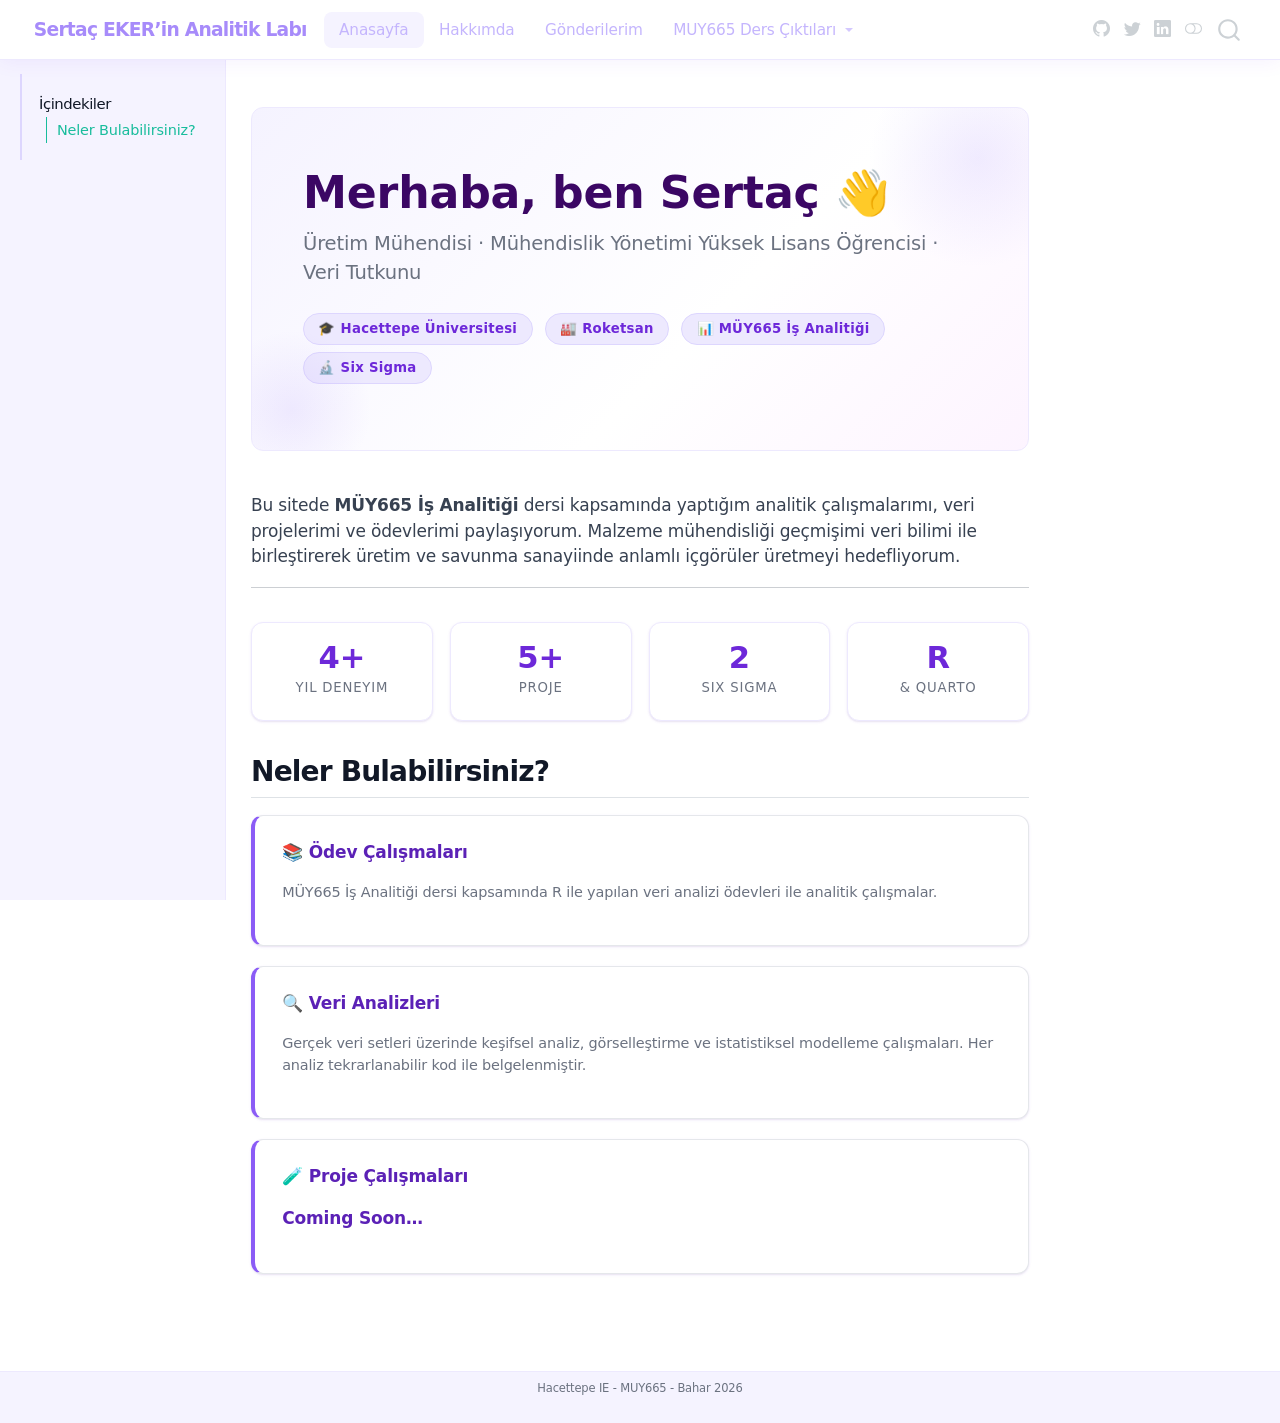
==== commit af53b4dd: "for problem solved" ====
--- a/docs/index.html
+++ b/docs/index.html
@@ -7,7 +7,7 @@
 <meta name="viewport" content="width=device-width, initial-scale=1.0, user-scalable=yes">
 
 
-<title>quarto-inputf8dac7696c53cafd – Sertaç EKER'in Analitik Labı</title>
+<title>quarto-inputd0957519036ee2d – Sertaç EKER'in Analitik Labı</title>
 <style>
 code{white-space: pre-wrap;}
 span.smallcaps{font-variant: small-caps;}
@@ -328,7 +328,7 @@
   <span class="hero-badge">📊 MÜY665 İş Analitiği</span>
   <span class="hero-badge">🔬 Six Sigma</span>
 </div>
-<p>Bu sitede <strong>MÜY665 İş Analitiği</strong> dersi kapsamında yaptığım analitik çalışmalarımı, veri projelerimi ve ödevlerimi paylaşıyorum. Metalürji mühendisliği geçmişimi veri bilimi ile birleştirerek üretim ve savunma sanayiinde anlamlı içgörüler üretmeyi hedefliyorum.</p>
+<p>Bu sitede <strong>MÜY665 İş Analitiği</strong> dersi kapsamında yaptığım analitik çalışmalarımı, veri projelerimi ve ödevlerimi paylaşıyorum. Malzeme mühendisliği geçmişimi veri bilimi ile birleştirerek üretim ve savunma sanayiinde anlamlı içgörüler üretmeyi hedefliyorum.</p>
 <hr>
 <div class="stat-grid">
   <div class="stat-card">
@@ -355,7 +355,7 @@
 <p>📚 Ödev Çalışmaları</p>
 </div>
 <div class="info-card-sub">
-<p>MÜY665 İş Analitiği dersi kapsamında R ile yapılan veri analizi ödevleri — <code>polls_us_election_2016</code> veri setinden başlayarak ilerleyen analitik çalışmalar.</p>
+<p>MÜY665 İş Analitiği dersi kapsamında R ile yapılan veri analizi ödevleri ile analitik çalışmalar.</p>
 </div>
 </div>
 <div class="info-card">
@@ -369,9 +369,7 @@
 <div class="info-card">
 <div class="info-card-title">
 <p>🧪 Proje Çalışmaları</p>
-</div>
-<div class="info-card-sub">
-<p>Üretim süreç</p>
+<p>Coming Soon…</p>
 </div>
 </div>
 
